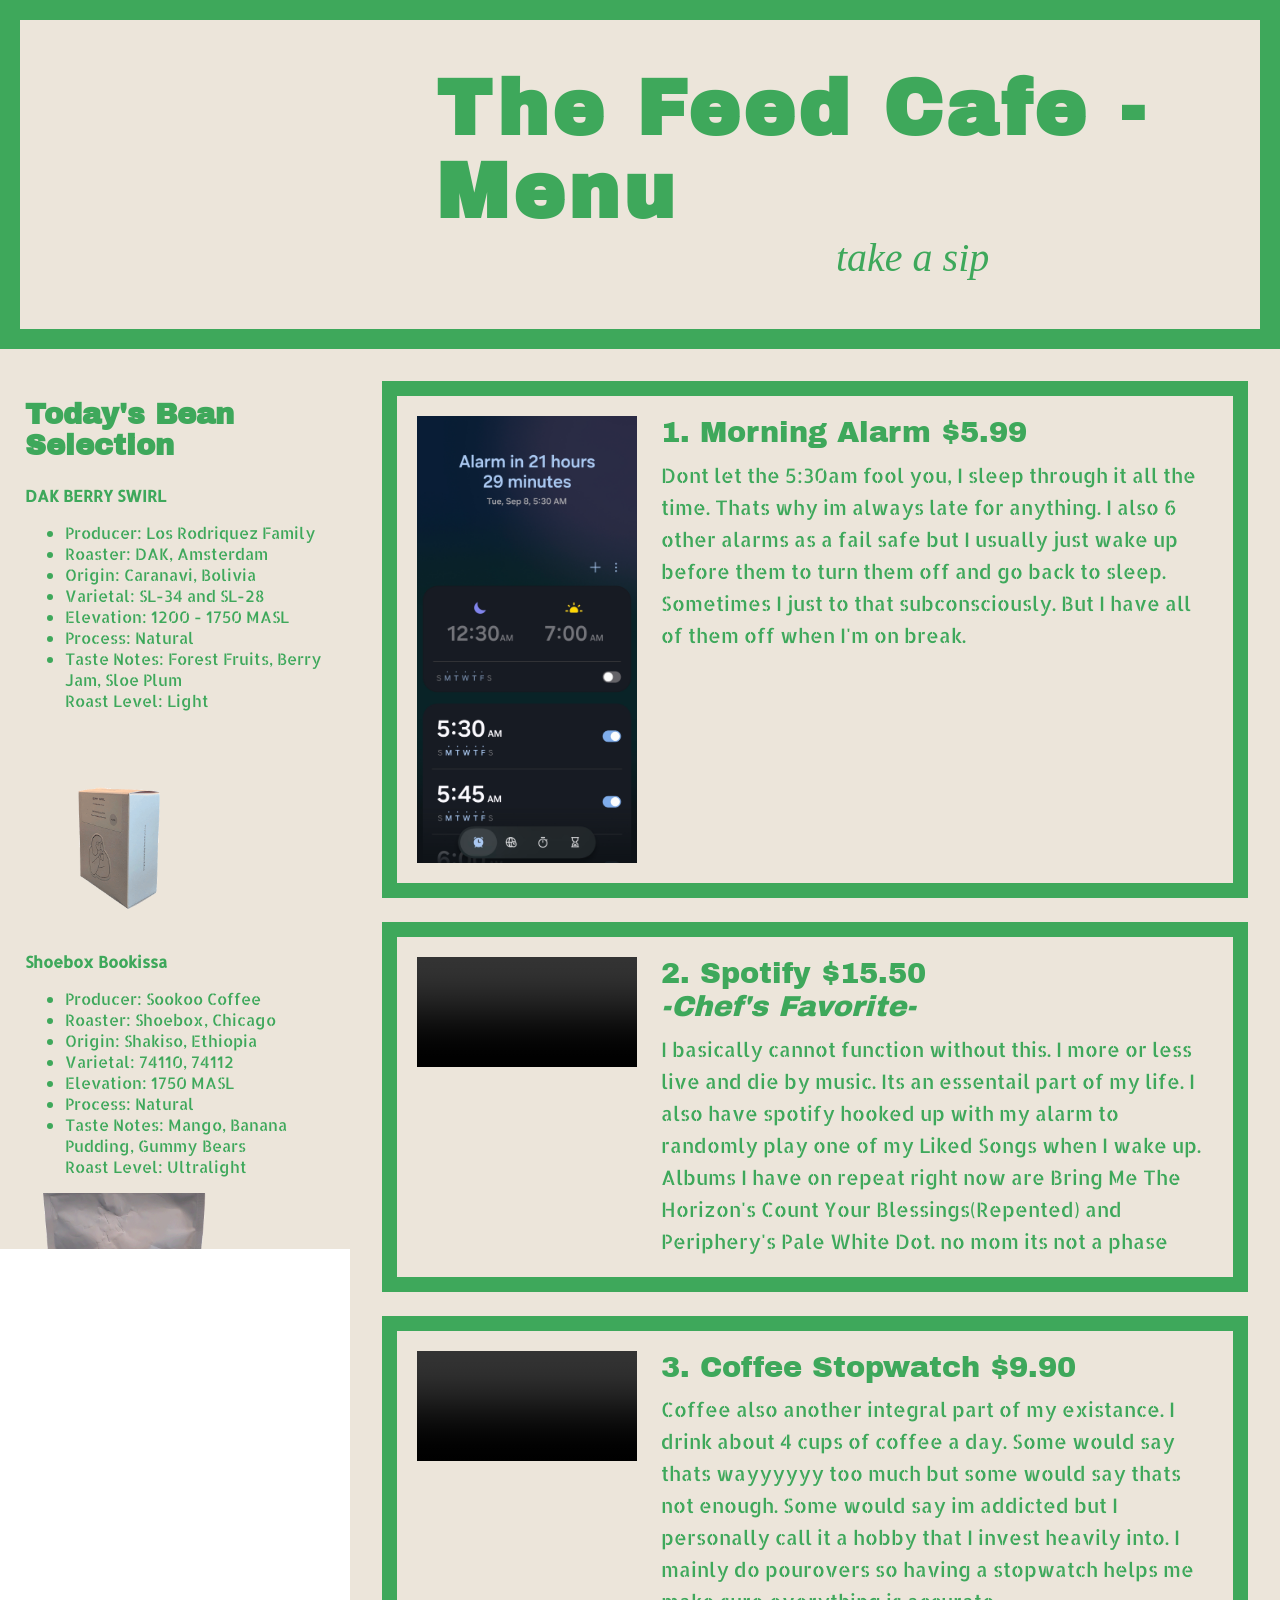
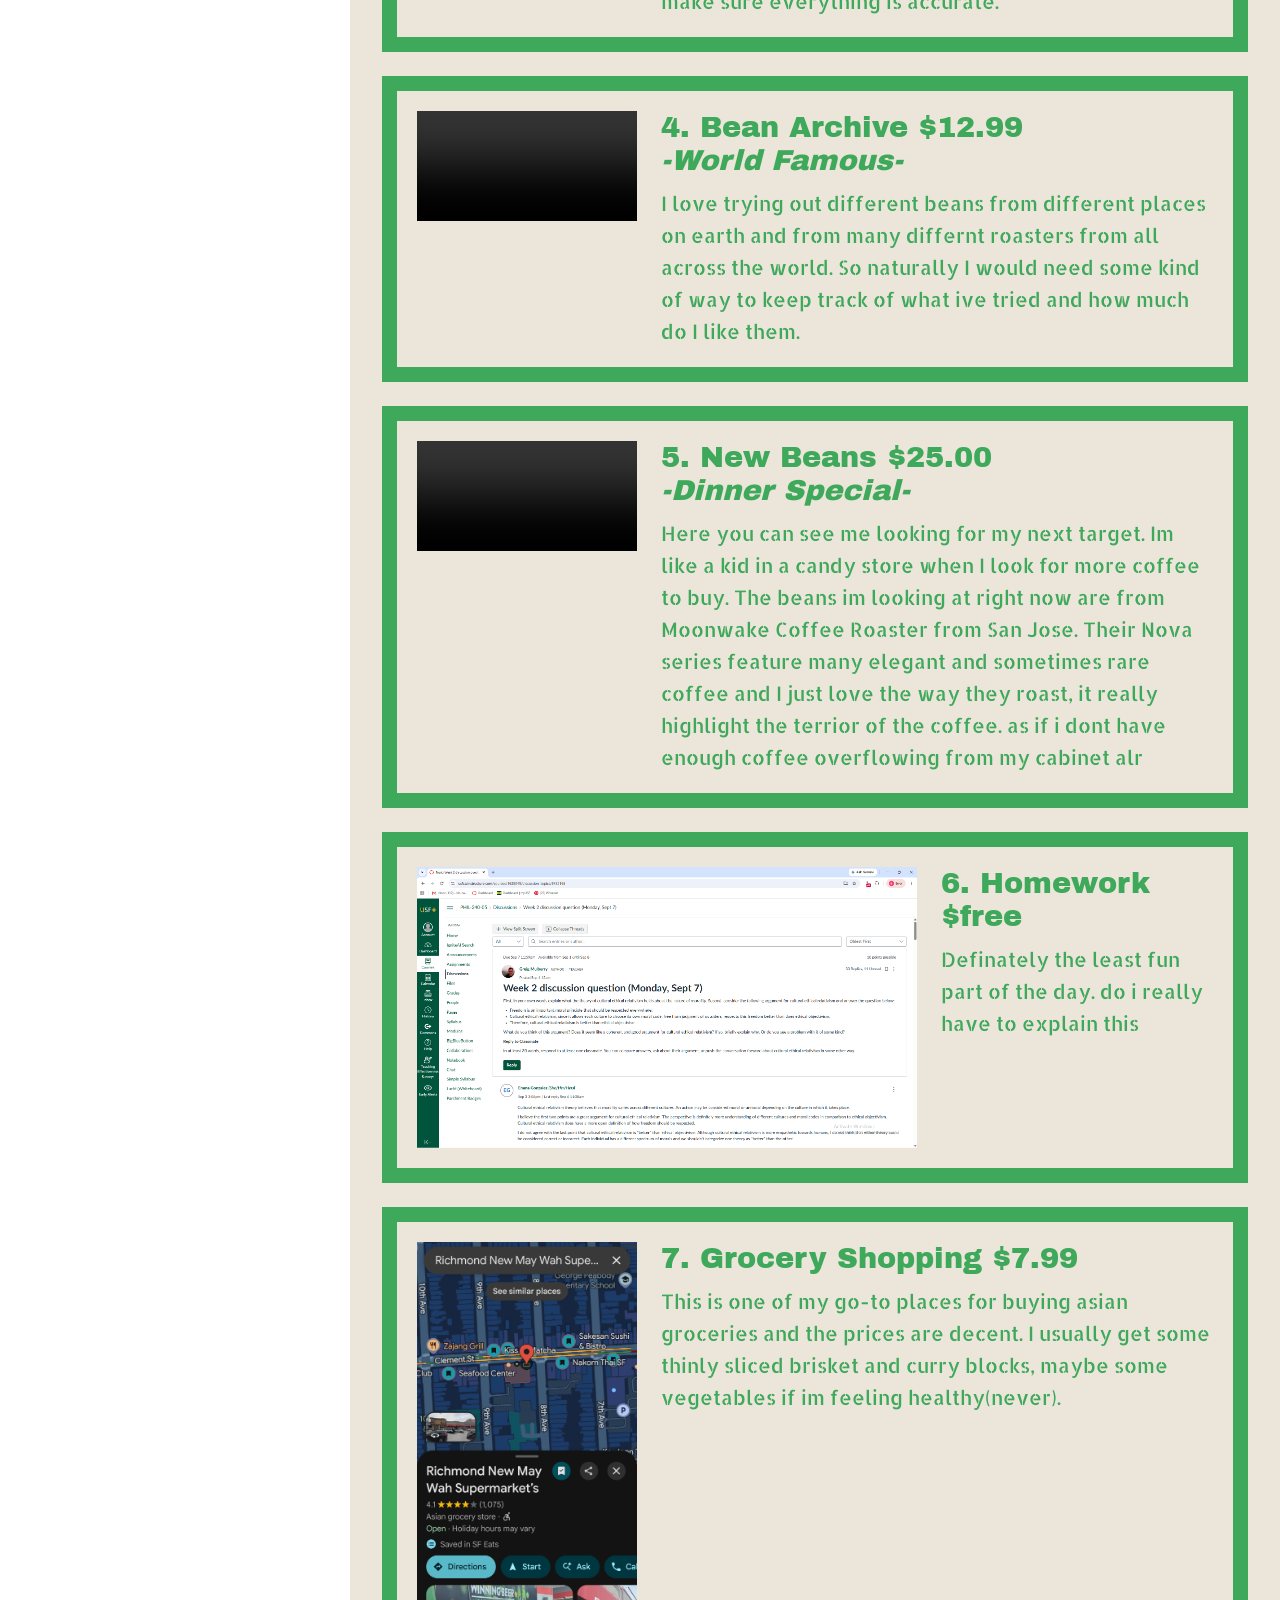
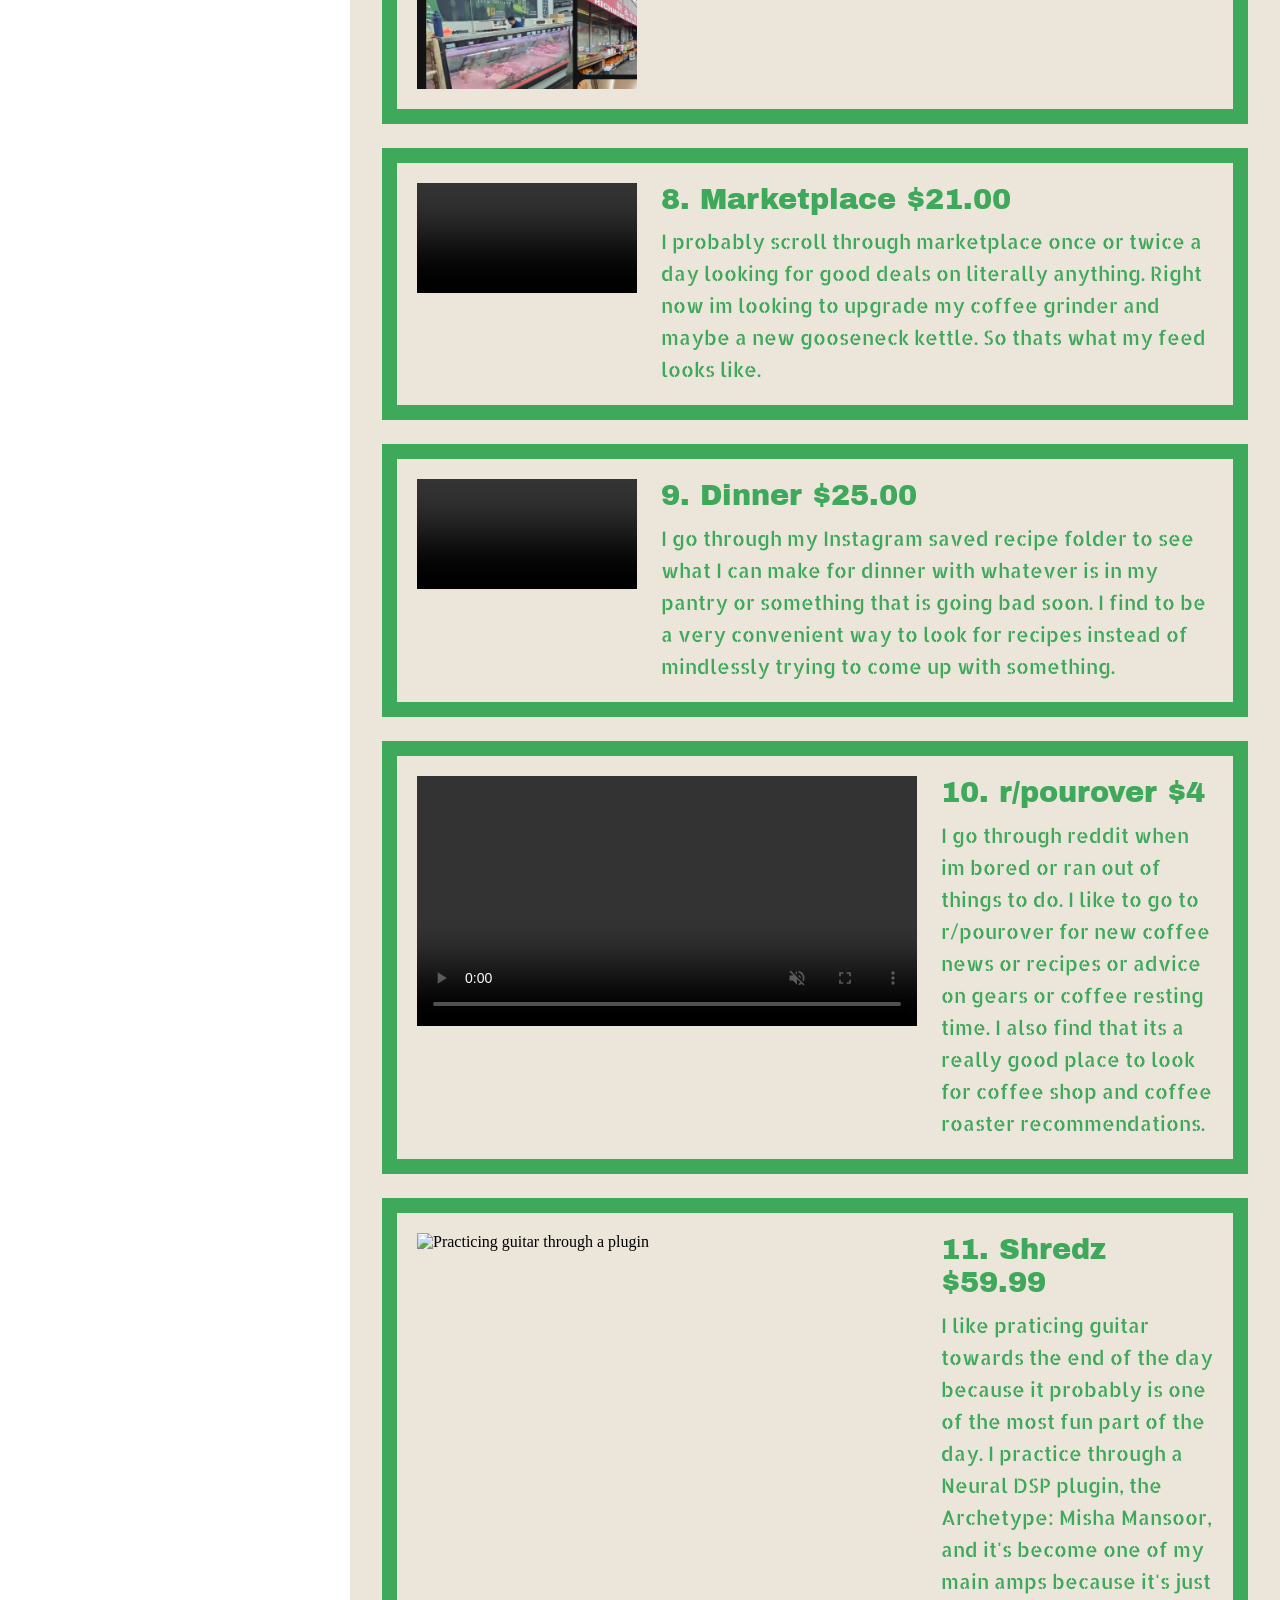
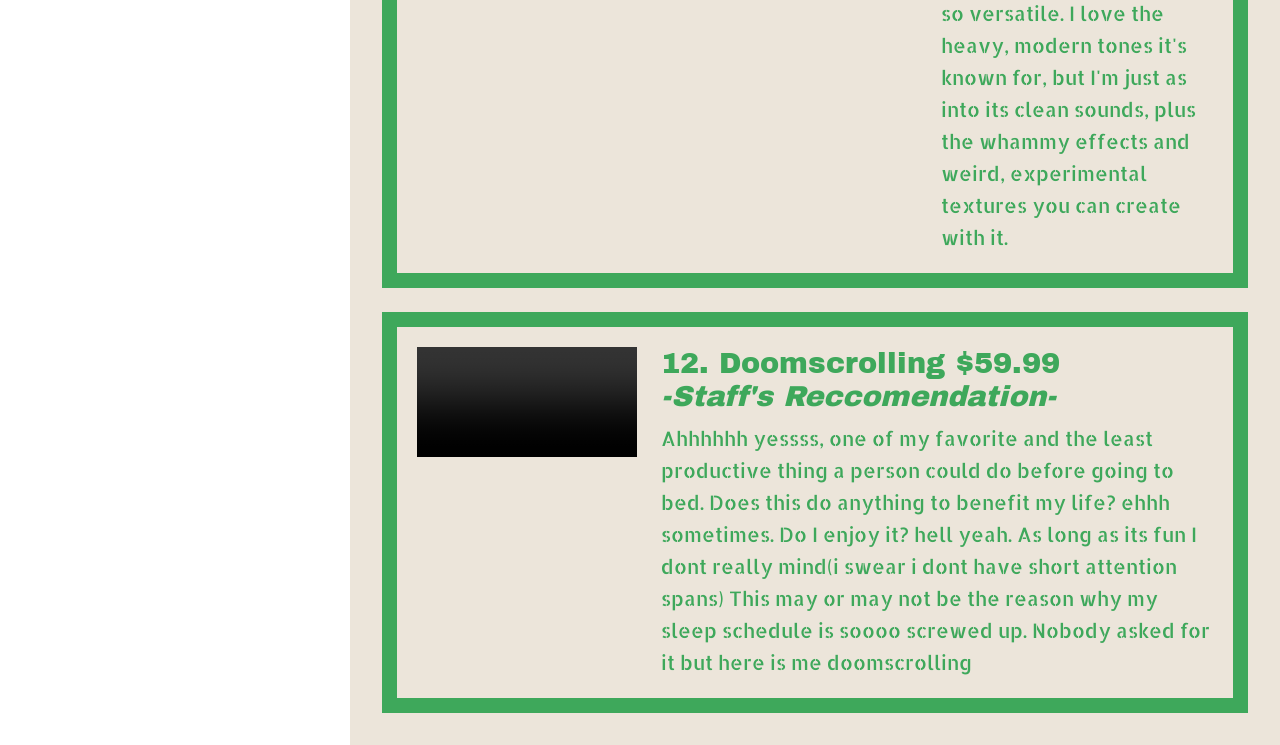
==== main.html @ 2556cae5 "filefeed1" ====
<!DOCTYPE html>
<html>
  <head>
    <meta charset="utf-8">
    <meta http-equiv="X-UA-Compatible" content="IE=edge">
    <title>The Feed</title>
    <meta name="description" content="A log of daily videos and clips">
    <meta name="viewport" content="width=device-width, initial-scale=1">
    <link rel="stylesheet" href="style.css">
  </head>
  <body>

    <header class="menu-header">
      <h1 class="bau">The Feed Cafe - Menu</h1>
      <p class="tagline">take a sip</p>
    </header>

    <div class="page">
      <div class="sidebar">
        <h2 class="bau">Today's Bean Selection</h2>

        <h4 class="allerta">DAK BERRY SWIRL</h4>
        <ul class="allerta">
          <li>Producer: Los Rodriquez Family</li>
          <li>Roaster: DAK, Amsterdam</li>
          <li>Origin: Caranavi, Bolivia</li>
          <li>Varietal: SL-34 and SL-28</li>
          <li>Elevation: 1200 - 1750 MASL</li>
          <li>Process: Natural</li>
          <li>Taste Notes: Forest Fruits, Berry Jam, Sloe Plum</li>
          <il>Roast Level: Light</il>
        </ul>
        <img src="gifs/DAK.gif" alt="DAK Coffee" class="sidebar-gif">

        <h4 class="allerta">Shoebox Bookissa</h4>
        <ul class="allerta">
          <li>Producer: Sookoo Coffee</li>
          <li>Roaster: Shoebox, Chicago</li>
          <li>Origin: Shakiso, Ethiopia</li>
          <li>Varietal: 74110, 74112</li>
          <li>Elevation: 1750 MASL</li>
          <li>Process: Natural</li>
          <li>Taste Notes: Mango, Banana Pudding, Gummy Bears</li>
          <il>Roast Level: Ultralight</il>
        </ul>
        <img src="gifs/shoebox.gif" alt="Shoebox Coffee" class="sidebar-gif">

        <h4 class="allerta">INMACULADA Geisha</h4>
        <ul class="allerta">
          <li>Producer: Holguin Family</li>
          <li>Roaster: Terrior.Lab, Bangkok</li>
          <li>Origin: Valle Del Cauca, Colombia</li>
          <li>Varietal: Geisha</li>
          <li>Elevation: 1750-2000 MASL</li>
          <li>Process: Washed</li>
          <li>Taste Notes: Floral, Tangerine, Oolong, Bright Peach, Sweet Lingering Aftertaste</li>
          <il>Roast Level: Light</il>
        </ul>
        <img src="gifs/terrior.gif" alt="Terrior.Lab BKK" class="sidebar-gif">

        <h4 class="allerta">Big Sur Masincho Premium</h4>
        <ul class="allerta">
          <li>Producer: Yaye-Testi Washing Station</li>
          <li>Roaster: Big Sur, Shanghai</li>
          <li>Origin: Sidama, Ethiopia</li>
          <li>Varietal: 74158</li>
          <li>Elevation: 2300 MASL</li>
          <li>Process: Natural</li>
          <li>Taste Notes: Apricote, Peach, Sweet Orange, Apple Juice</li>
          <li>Roast Level: Ultralight</li>
        </ul>
        <img src="gifs/bigsur.gif" alt="Shoebox Coffee" class="sidebar-gif">
      </div>

      <div class="collage">

        <figure class="vertical">
          <img src="vids-and-imgs/morning-alarm.jpg" alt="Morning alarm">
          <div>
            <figcaption class="text">1. Morning Alarm $5.99</figcaption>
            <p class="note allerta">Dont let the 5:30am fool you, I sleep through it all the time. Thats why im always late for anything.
            I also 6 other alarms as a fail safe but I usually just wake up before them to turn them off and go back to sleep. Sometimes I just to that subconsciously. But I have all of them off when I'm on break.</p>
          </div>
        </figure>

        <figure class="vertical">
          <video src="vids-and-imgs/spotify-selecting.mp4" controls></video>
          <div>
            <figcaption class="text">2. Spotify $15.50 <em>-Chef's Favorite-</em></figcaption>
            <p class="note">I basically cannot function without this. I more or less live and die by music. Its an essentail part of my life. I also have spotify hooked up with my alarm to randomly play one of my Liked Songs when I wake up. Albums I have on repeat right now are Bring Me The Horizon's Count Your Blessings(Repented) and Periphery's Pale White Dot. no mom its not a phase</p>
          </div>
        </figure>

        <figure class="vertical">
          <video src="vids-and-imgs/coffee-stopwatch.mp4" controls muted></video>
          <div>
            <figcaption class="text">3. Coffee Stopwatch $9.90</figcaption>
            <p class="note">Coffee also another integral part of my existance. I drink about 4 cups of coffee a day. Some would say thats wayyyyyy too much but some would say thats not enough. Some would say im addicted but I personally call it a hobby that I invest heavily into. I mainly do pourovers so having a stopwatch helps me make sure everything is accurate.</p>
          </div>
        </figure>

        <figure class="vertical">
          <video src="vids-and-imgs/adding-new-beans-to-archive.mp4" controls muted></video>
          <div>
            <figcaption class="text">4. Bean Archive $12.99 <em>-World Famous-</em></figcaption>
            <p class="note">I love trying out different beans from different places on earth and from many differnt roasters from all across the world. So naturally I would need some kind of way to keep track of what ive tried and how much do I like them.</p>
          </div>
        </figure>

        <figure class="vertical">
          <video src="vids-and-imgs/coffee-bean-shopping.mp4" controls muted></video>
          <div>
            <figcaption class="text">5. New Beans $25.00 <em>-Dinner Special-</em></figcaption>
            <p class="note">Here you can see me looking for my next target. Im like a kid in a candy store when I look for more coffee to buy. The beans im looking at right now are from Moonwake Coffee Roaster from San Jose. Their Nova series feature many elegant and sometimes rare coffee and I just love the way they roast, it really highlight the terrior of the coffee. as if i dont have enough coffee overflowing from my cabinet alr</p>
          </div>
        </figure>

        <figure class="horizontal">
          <img src="vids-and-imgs/doing-homework.png" alt="Doing homework">
          <div>
            <figcaption class="text">6. Homework $free</figcaption>
            <p class="note">Definately the least fun part of the day. do i really have to explain this</p>
          </div>
        </figure>

        <figure class="vertical">
          <img src="vids-and-imgs/going-grocerry-shopping.jpg" alt="Going grocery shopping at Asian supermarket">
          <div>
            <figcaption class="text">7. Grocery Shopping $7.99</figcaption>
            <p class="note">This is one of my go-to places for buying asian groceries and the prices are decent. I usually get some thinly sliced brisket and curry blocks, maybe some vegetables if im feeling healthy(never).</p>
          </div>
        </figure>

        <figure class="vertical">
          <video src="vids-and-imgs/going-through-marketplace.mp4" controls muted></video>
          <div>
            <figcaption class="text">8. Marketplace $21.00</figcaption>
            <p class="note">I probably scroll through marketplace once or twice a day looking for good deals on literally anything. Right now im looking to upgrade my coffee grinder and maybe a new gooseneck kettle. So thats what my feed looks like.</p>
          </div>
        </figure>

        <figure class="vertical">
          <video src="vids-and-imgs/looking-for-dinner-recipe.mp4" controls muted></video>
          <div>
            <figcaption class="text">9. Dinner $25.00</figcaption>
            <p class="note">I go through my Instagram saved recipe folder to see what I can make for dinner with whatever is in my pantry or something that is going bad soon. I find to be a very convenient way to look for recipes instead of mindlessly trying to come up with something.</p>
          </div>
        </figure>

        <figure class="horizontal">
          <video src="vids-and-imgs/pourover-reddit.mp4" controls muted></video>
          <div>
            <figcaption class="text">10. r/pourover $4</figcaption>
            <p class="note">I go through reddit when im bored or ran out of things to do. I like to go to r/pourover for new coffee news or recipes or advice on gears or coffee resting time. I also find that its a really good place to look for coffee shop and coffee roaster recommendations.</p>
          </div>
        </figure>

        <figure class="horizontal">
          <img src="vids-and-imgs/shreddingzz.png" alt="Practicing guitar through a plugin">
          <div>
            <figcaption class="text">11. Shredz $59.99</figcaption>
            <p class="note">I like praticing guitar towards the end of the day because it probably is one of the most fun part of the day. I practice through a Neural DSP plugin, the Archetype: Misha Mansoor, and it's become one of my main amps because it's just so versatile. I love the heavy, modern tones it's known for, but I'm just as into its clean sounds, plus the whammy effects and weird, experimental textures you can create with it.</p>
          </div>
        </figure>

        <figure class="vertical">
          <video src="vids-and-imgs/scrolling-reels.mp4" controls></video>
          <div>
            <figcaption class="text">12. Doomscrolling $59.99 <em>-Staff's Reccomendation-</em></figcaption>
            <p class="note">Ahhhhhh yessss, one of my favorite and the least productive thing a person could do before going to bed. Does this do anything to benefit my life? ehhh sometimes. Do I enjoy it? hell yeah. As long as its fun I dont really mind(i swear i dont have short attention spans) This may or may not be the reason why my sleep schedule is soooo screwed up. Nobody asked for it but here is me doomscrolling</p>
          </div>
        </figure>

      </div>
    </div>

  </body>
</html>
---- style.css ----
* {
  box-sizing: border-box;
}

@font-face {
  font-family: archivo;
  src: url(fonts/ArchivoBlack-Regular.ttf);
}

@font-face {
  font-family: allerta;
  src: url(fonts/AllertaStencil-Regular.ttf);
}

.bau {
  font-family: archivo;
}

.allerta {
  font-family: allerta;
}

body {
  margin: 0;
  font-family: Georgia, 'Times New Roman', serif;
}

.menu-header {
  background: #ece5da;
  color: #3ea85b;
  text-align: left;
  padding: 3rem 1rem;
  border: 20px solid #3ea85b;
}

.menu-header h1 {
  margin: 0 0 0 400px;
  font-size: clamp(2.5rem, 6vw, 5rem);
  letter-spacing: 0.05em;
}

.page {
  display: flex;
}

.sidebar {
  width: 350px;
  flex-shrink: 0;
  background: #ece5da;
  color: #3ea85b;
  padding: 50px 25px;
  height: 100vh;
  overflow-y: auto;
  position: sticky;
  top: 0;
}

.sidebar h2 {
  font-size: 1.8rem;
  margin: 0 0 1rem;
}

.sidebar h4 {
  margin: 1.5rem 0 0.5rem;
}

.tagline {
  font-style: italic;
  font-size: 40px;
  margin: 0 0 0 800px;
}

.sidebar-gif {
  width: 100%;
  max-width: 200px;
  height: auto;
  display: block;
  margin: 1rem 0 0.5rem;
  border-radius: 6px;
}

.collage {
  display: flex;
  flex-direction: column;
  gap: 24px;
  padding: 2rem;
  flex: 1;
  align-items: center;
  background: #ece5da;
}

.collage figure {
  width: 100%;
  max-width: 900px;
  display: flex;
  align-items: flex-start;
  gap: 1.5rem;
  margin: 0;
  padding: 1.25rem;
  border: 15px solid #3ea85b;
  background: #ece5da;
  break-inside: avoid;
}

.collage figure > img,
.collage figure > video {
  width: 220px;
  flex-shrink: 0;
  height: auto;
  display: block;
}

.collage figure .text {
  flex: 1;
  display: flex;
  flex-direction: column;
  font-family: archivo;
}

.collage figcaption {
  font-size: 1.8rem;
  font-family: Georgia, serif;
  color: #3ea85b;
  line-height: 1.15;
  margin: 0 0 0.6rem;
}

.collage .note {
  font-size: 20px;
  line-height: 1.6;
  color: #3ea85b;
  margin: 0;
  max-width: 40ch;
  font-family: allerta;
}

.horizontal img,
.horizontal video {
  width: 500px !important;
  height: auto;
}

@media (max-width: 1000px) {
  .collage figure {
    flex-direction: column;
  }
  .collage figure > img,
  .collage figure > video,
  .horizontal img,
  .horizontal video {
    width: 100%;
  }
}

@media (max-width: 700px) {
  .page {
    flex-direction: column;
  }
  .sidebar {
    height: auto;
    position: static;
  }
}
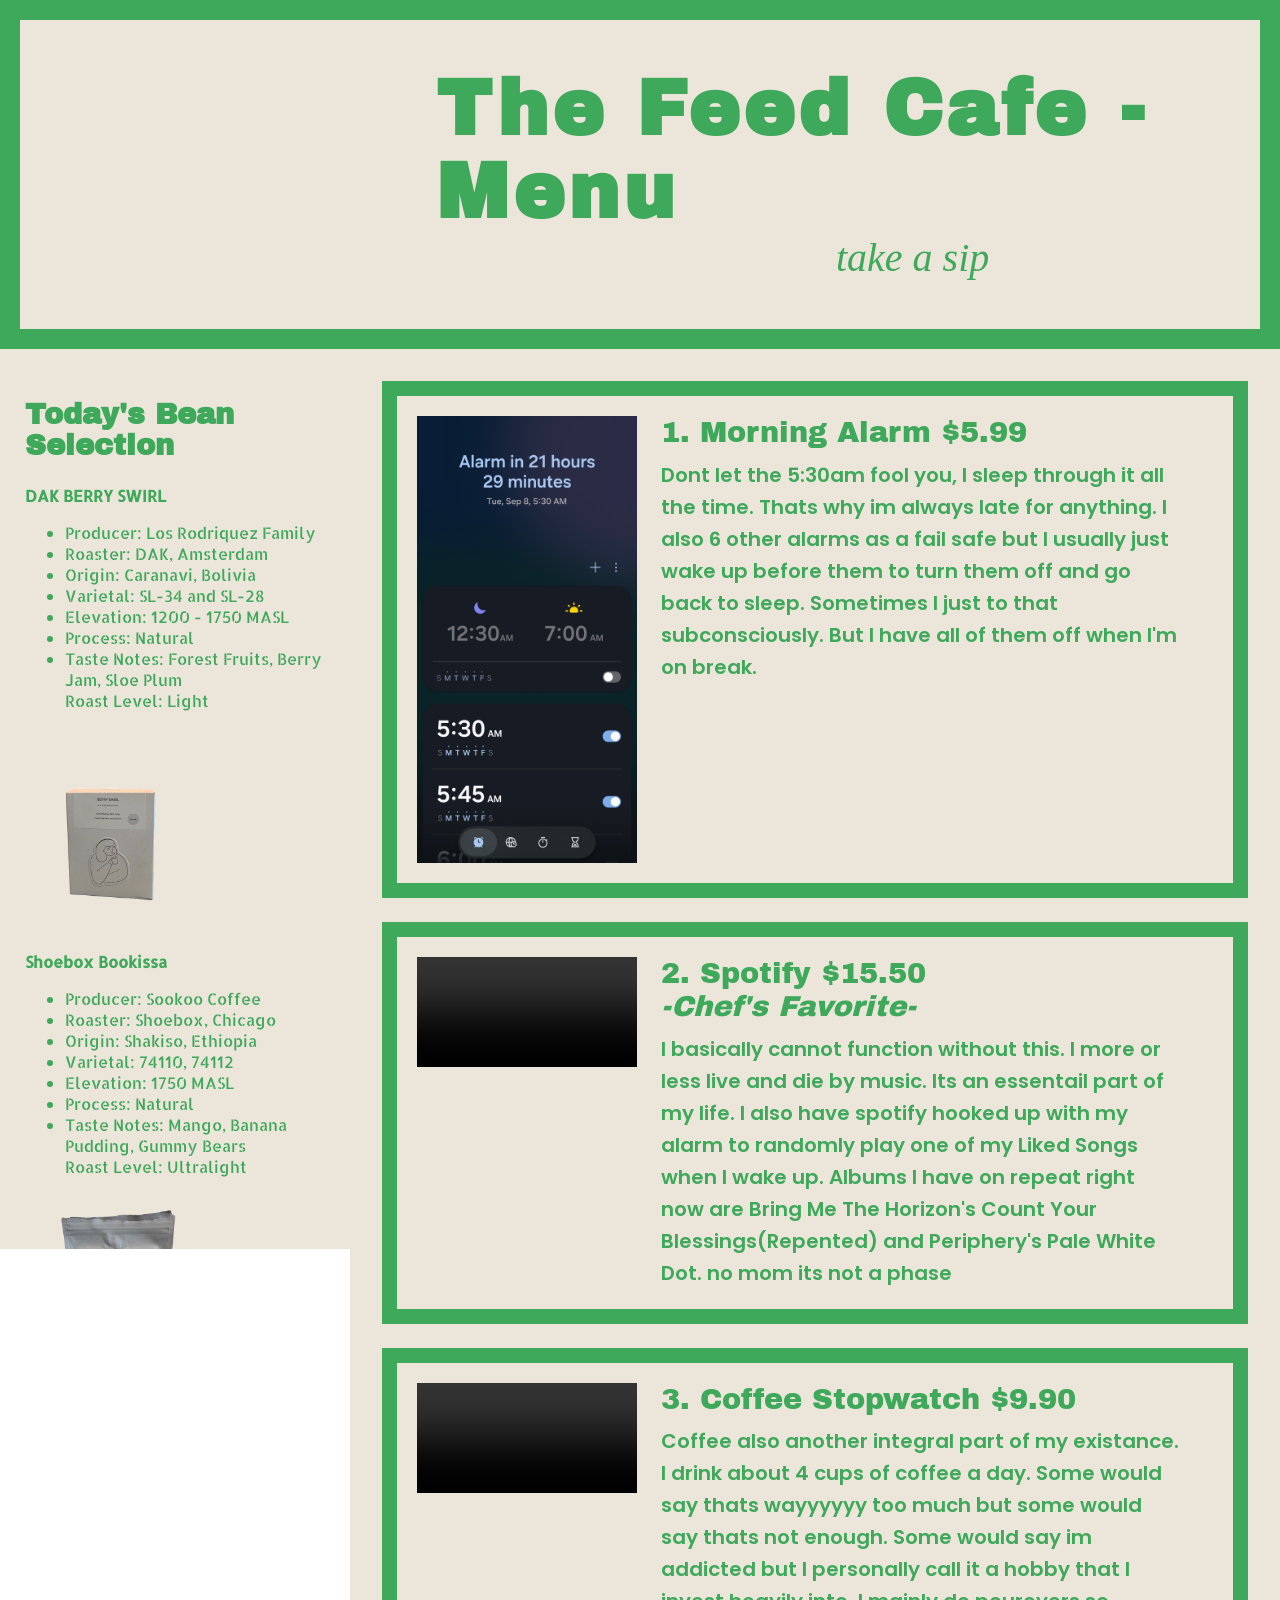
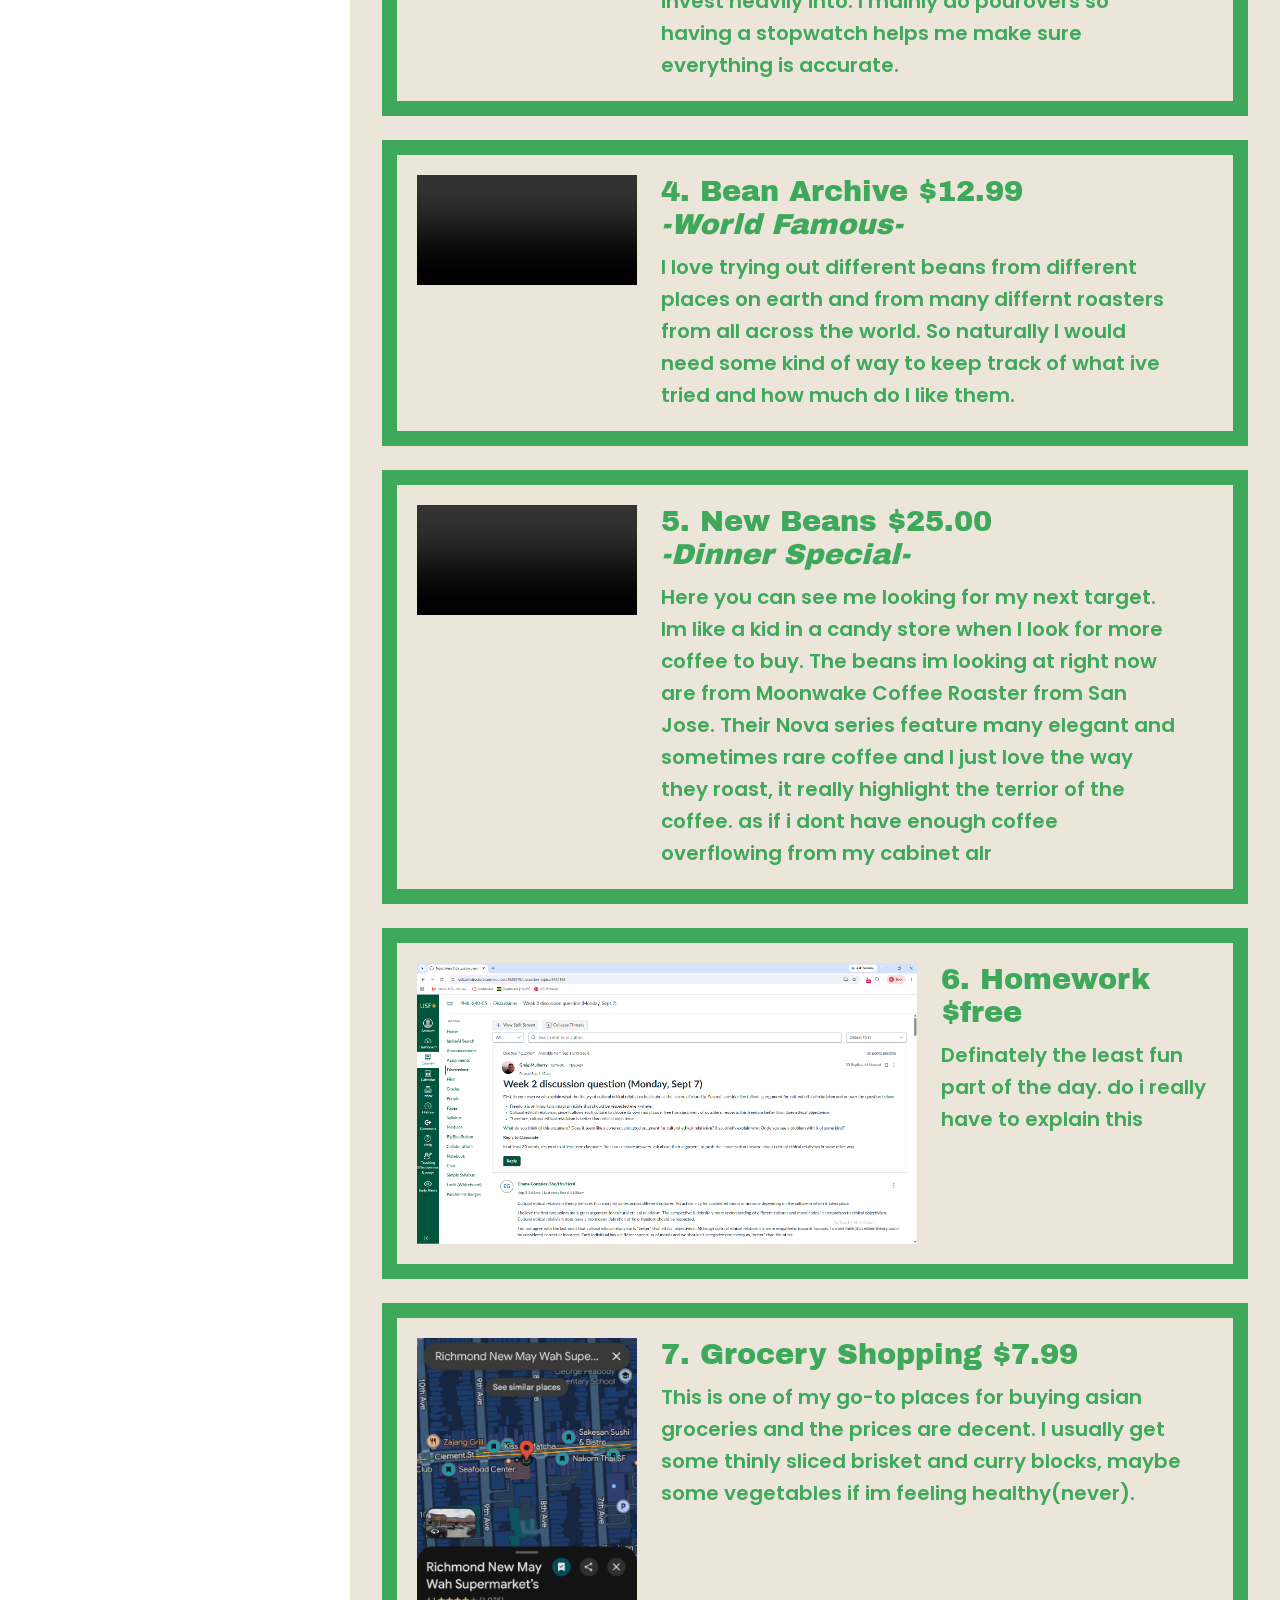
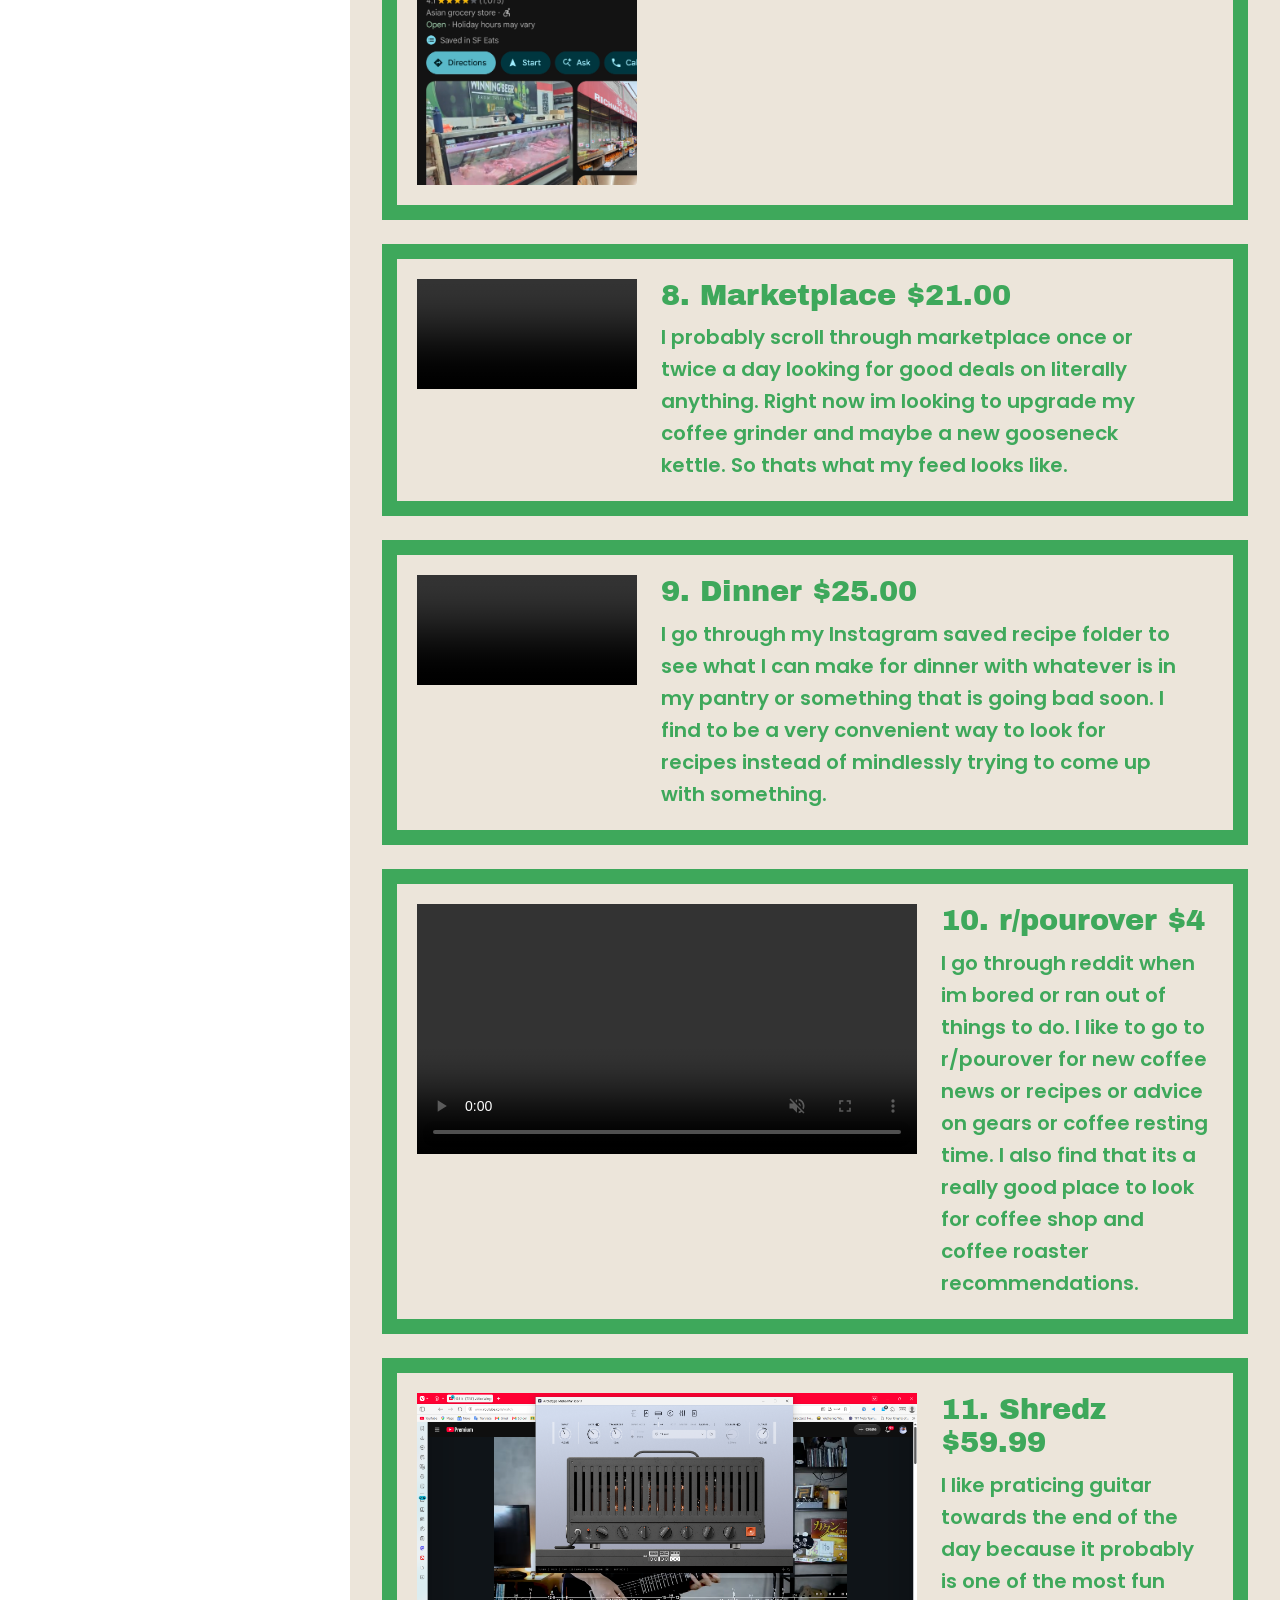
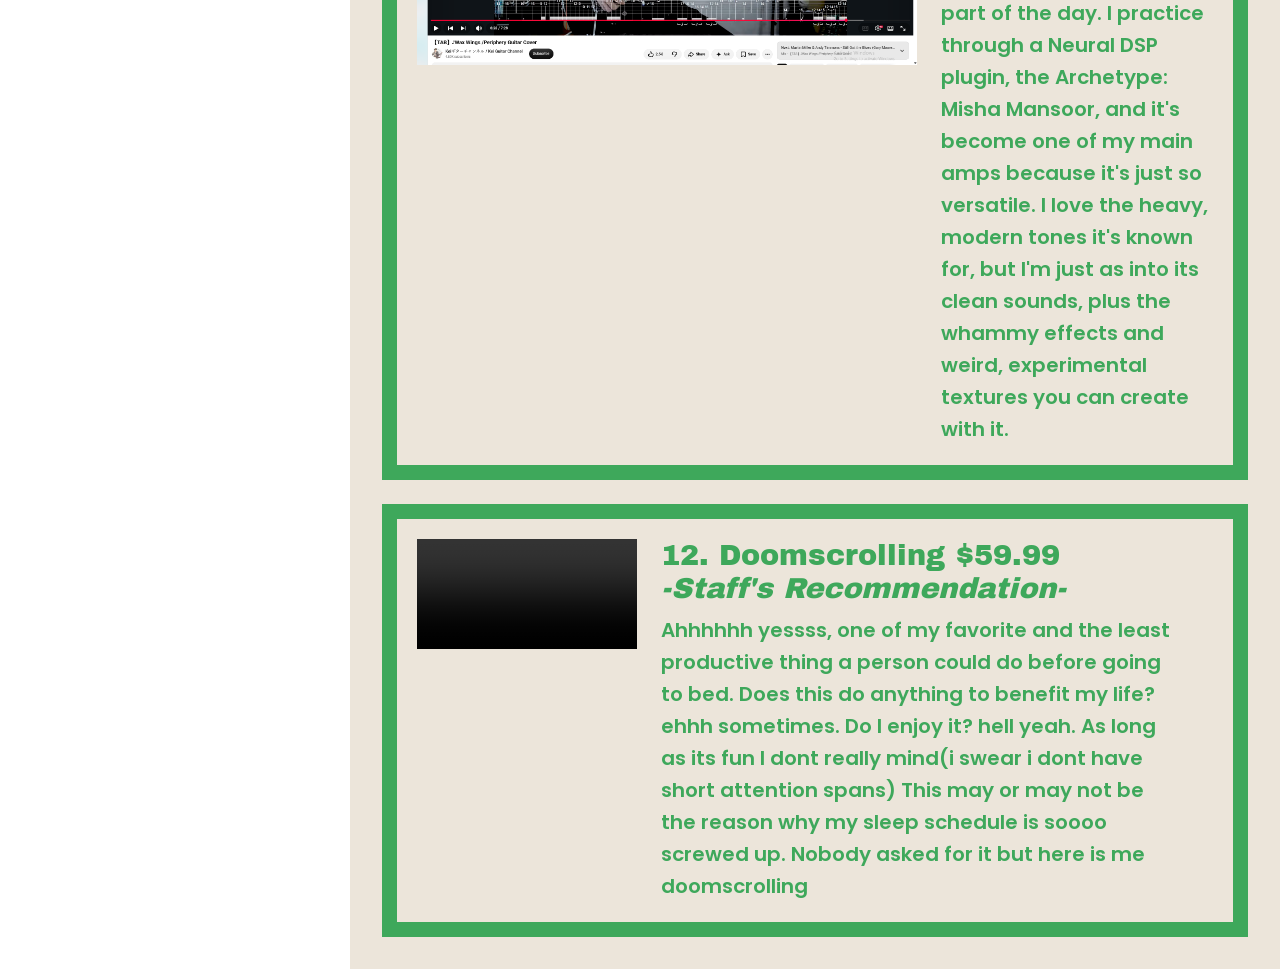
==== commit 9b7c0e85: "font add" ====
--- a/main.html
+++ b/main.html
@@ -78,7 +78,7 @@
           <img src="vids-and-imgs/morning-alarm.jpg" alt="Morning alarm">
           <div>
             <figcaption class="text">1. Morning Alarm $5.99</figcaption>
-            <p class="note allerta">Dont let the 5:30am fool you, I sleep through it all the time. Thats why im always late for anything.
+            <p class="note poppin">Dont let the 5:30am fool you, I sleep through it all the time. Thats why im always late for anything.
             I also 6 other alarms as a fail safe but I usually just wake up before them to turn them off and go back to sleep. Sometimes I just to that subconsciously. But I have all of them off when I'm on break.</p>
           </div>
         </figure>
@@ -166,7 +166,7 @@
         <figure class="vertical">
           <video src="vids-and-imgs/scrolling-reels.mp4" controls></video>
           <div>
-            <figcaption class="text">12. Doomscrolling $59.99 <em>-Staff's Reccomendation-</em></figcaption>
+            <figcaption class="text">12. Doomscrolling $59.99 <em>-Staff's Recommendation-</em></figcaption>
             <p class="note">Ahhhhhh yessss, one of my favorite and the least productive thing a person could do before going to bed. Does this do anything to benefit my life? ehhh sometimes. Do I enjoy it? hell yeah. As long as its fun I dont really mind(i swear i dont have short attention spans) This may or may not be the reason why my sleep schedule is soooo screwed up. Nobody asked for it but here is me doomscrolling</p>
           </div>
         </figure>
--- a/style.css
+++ b/style.css
@@ -10,6 +10,15 @@
 @font-face {
   font-family: allerta;
   src: url(fonts/AllertaStencil-Regular.ttf);
+}
+
+@font-face {
+  font-family: poppin;
+  src: url(fonts/Poppins-SemiBold.ttf);
+}
+
+.poppin{
+  font-family: poppin;
 }
 
 .bau {
@@ -131,7 +140,7 @@
   color: #3ea85b;
   margin: 0;
   max-width: 40ch;
-  font-family: allerta;
+  font-family: poppin;
 }
 
 .horizontal img,
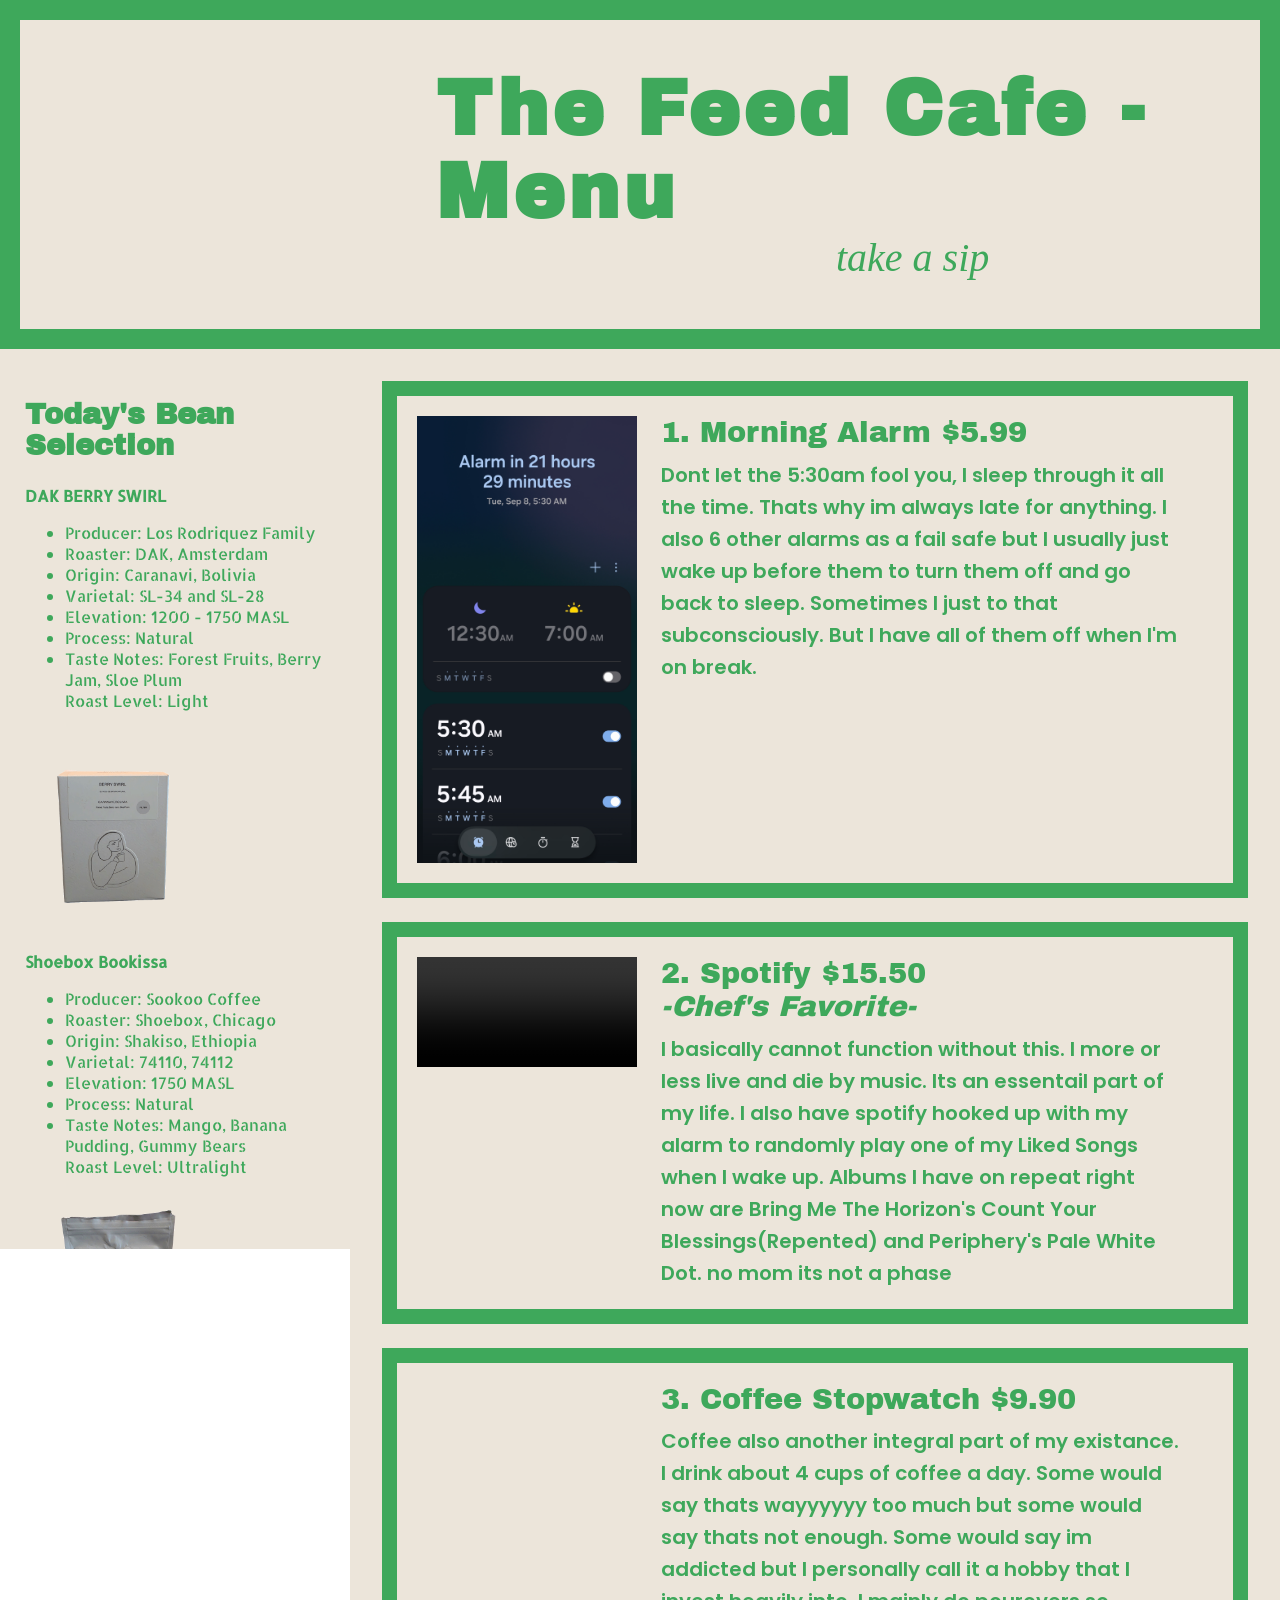
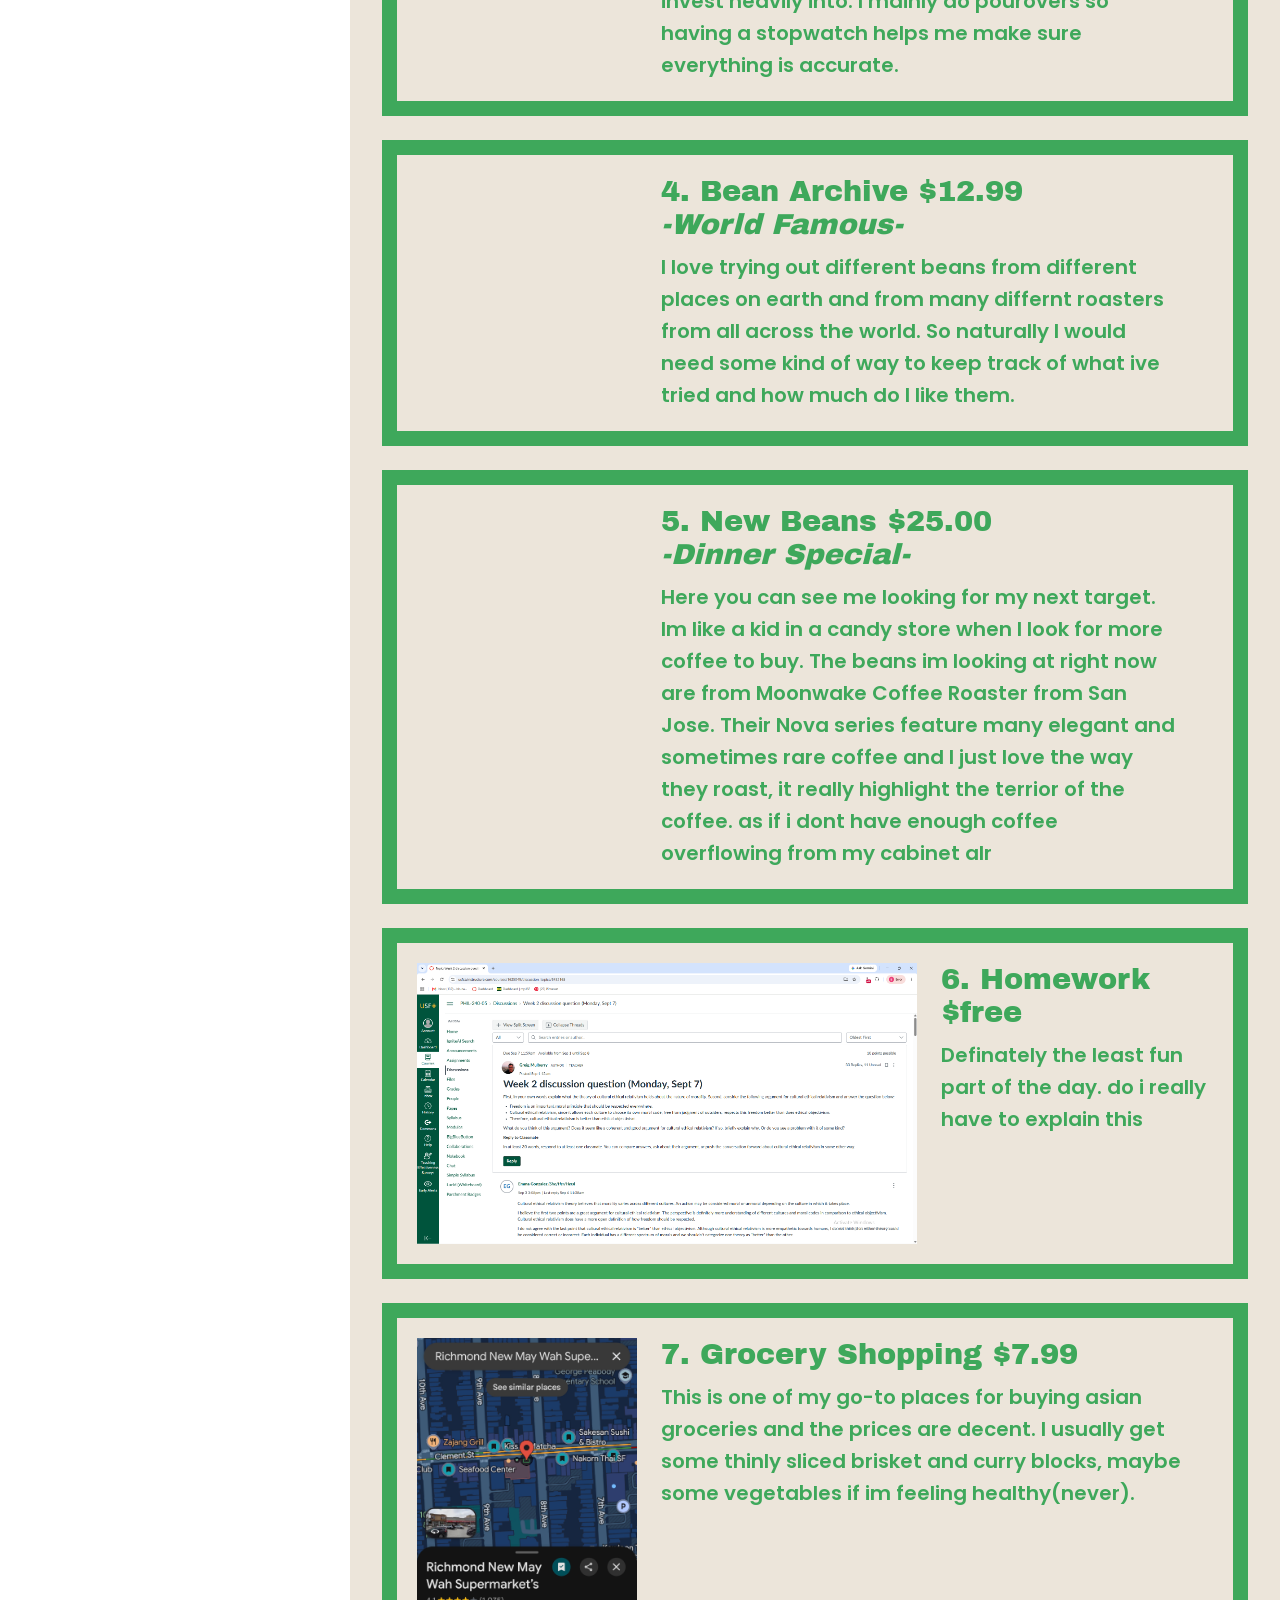
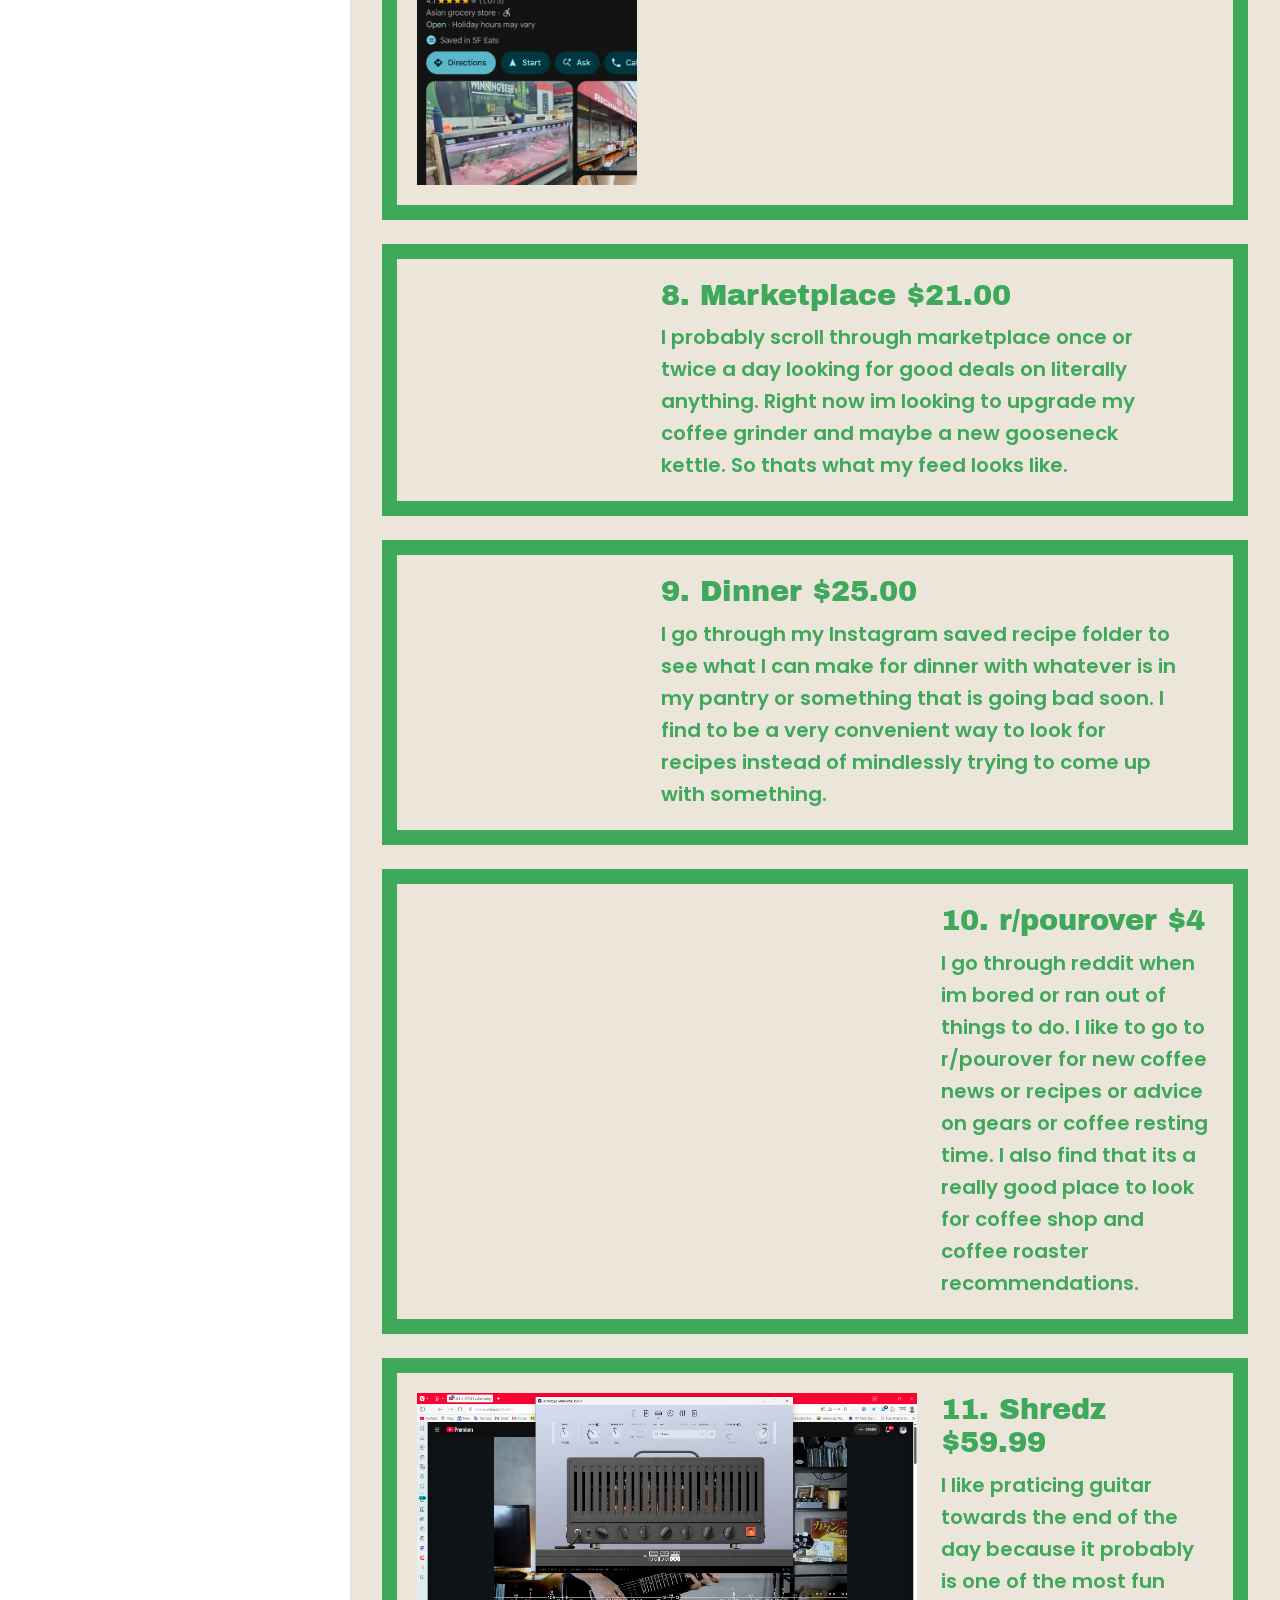
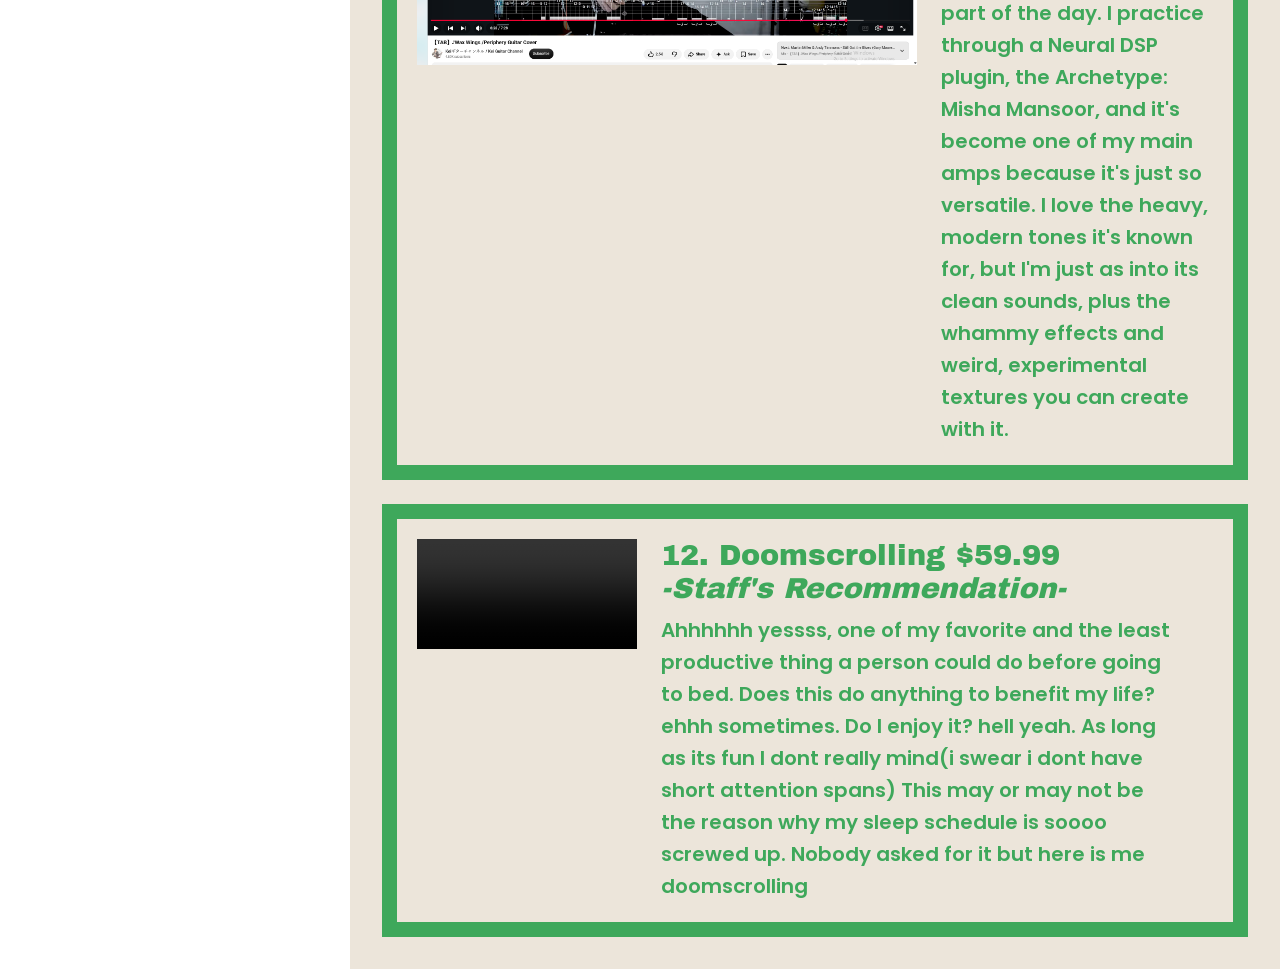
==== commit 15fc4fd0: "final" ====
--- a/main.html
+++ b/main.html
@@ -92,7 +92,7 @@
         </figure>
 
         <figure class="vertical">
-          <video src="vids-and-imgs/coffee-stopwatch.mp4" controls muted></video>
+          <video src="vids-and-imgs/coffee-stopwatch.mp4" autoplay muted></video>
           <div>
             <figcaption class="text">3. Coffee Stopwatch $9.90</figcaption>
             <p class="note">Coffee also another integral part of my existance. I drink about 4 cups of coffee a day. Some would say thats wayyyyyy too much but some would say thats not enough. Some would say im addicted but I personally call it a hobby that I invest heavily into. I mainly do pourovers so having a stopwatch helps me make sure everything is accurate.</p>
@@ -100,7 +100,7 @@
         </figure>
 
         <figure class="vertical">
-          <video src="vids-and-imgs/adding-new-beans-to-archive.mp4" controls muted></video>
+          <video src="vids-and-imgs/adding-new-beans-to-archive.mp4" autoplay muted></video>
           <div>
             <figcaption class="text">4. Bean Archive $12.99 <em>-World Famous-</em></figcaption>
             <p class="note">I love trying out different beans from different places on earth and from many differnt roasters from all across the world. So naturally I would need some kind of way to keep track of what ive tried and how much do I like them.</p>
@@ -108,7 +108,7 @@
         </figure>
 
         <figure class="vertical">
-          <video src="vids-and-imgs/coffee-bean-shopping.mp4" controls muted></video>
+          <video src="vids-and-imgs/coffee-bean-shopping.mp4" autoplay muted></video>
           <div>
             <figcaption class="text">5. New Beans $25.00 <em>-Dinner Special-</em></figcaption>
             <p class="note">Here you can see me looking for my next target. Im like a kid in a candy store when I look for more coffee to buy. The beans im looking at right now are from Moonwake Coffee Roaster from San Jose. Their Nova series feature many elegant and sometimes rare coffee and I just love the way they roast, it really highlight the terrior of the coffee. as if i dont have enough coffee overflowing from my cabinet alr</p>
@@ -132,7 +132,7 @@
         </figure>
 
         <figure class="vertical">
-          <video src="vids-and-imgs/going-through-marketplace.mp4" controls muted></video>
+          <video src="vids-and-imgs/going-through-marketplace.mp4" autoplay muted></video>
           <div>
             <figcaption class="text">8. Marketplace $21.00</figcaption>
             <p class="note">I probably scroll through marketplace once or twice a day looking for good deals on literally anything. Right now im looking to upgrade my coffee grinder and maybe a new gooseneck kettle. So thats what my feed looks like.</p>
@@ -140,7 +140,7 @@
         </figure>
 
         <figure class="vertical">
-          <video src="vids-and-imgs/looking-for-dinner-recipe.mp4" controls muted></video>
+          <video src="vids-and-imgs/looking-for-dinner-recipe.mp4" autoplay muted></video>
           <div>
             <figcaption class="text">9. Dinner $25.00</figcaption>
             <p class="note">I go through my Instagram saved recipe folder to see what I can make for dinner with whatever is in my pantry or something that is going bad soon. I find to be a very convenient way to look for recipes instead of mindlessly trying to come up with something.</p>
@@ -148,7 +148,7 @@
         </figure>
 
         <figure class="horizontal">
-          <video src="vids-and-imgs/pourover-reddit.mp4" controls muted></video>
+          <video src="vids-and-imgs/pourover-reddit.mp4" autoplay muted></video>
           <div>
             <figcaption class="text">10. r/pourover $4</figcaption>
             <p class="note">I go through reddit when im bored or ran out of things to do. I like to go to r/pourover for new coffee news or recipes or advice on gears or coffee resting time. I also find that its a really good place to look for coffee shop and coffee roaster recommendations.</p>
--- a/style.css
+++ b/style.css
@@ -32,6 +32,7 @@
 body {
   margin: 0;
   font-family: Georgia, 'Times New Roman', serif;
+  cursor: url(vids-and-imgs/1x/beanpointcursor.png),auto;
 }
 
 .menu-header {
@@ -49,7 +50,7 @@
 }
 
 .page {
-  display: flex;
+  display: flex;  
 }
 
 .sidebar {
